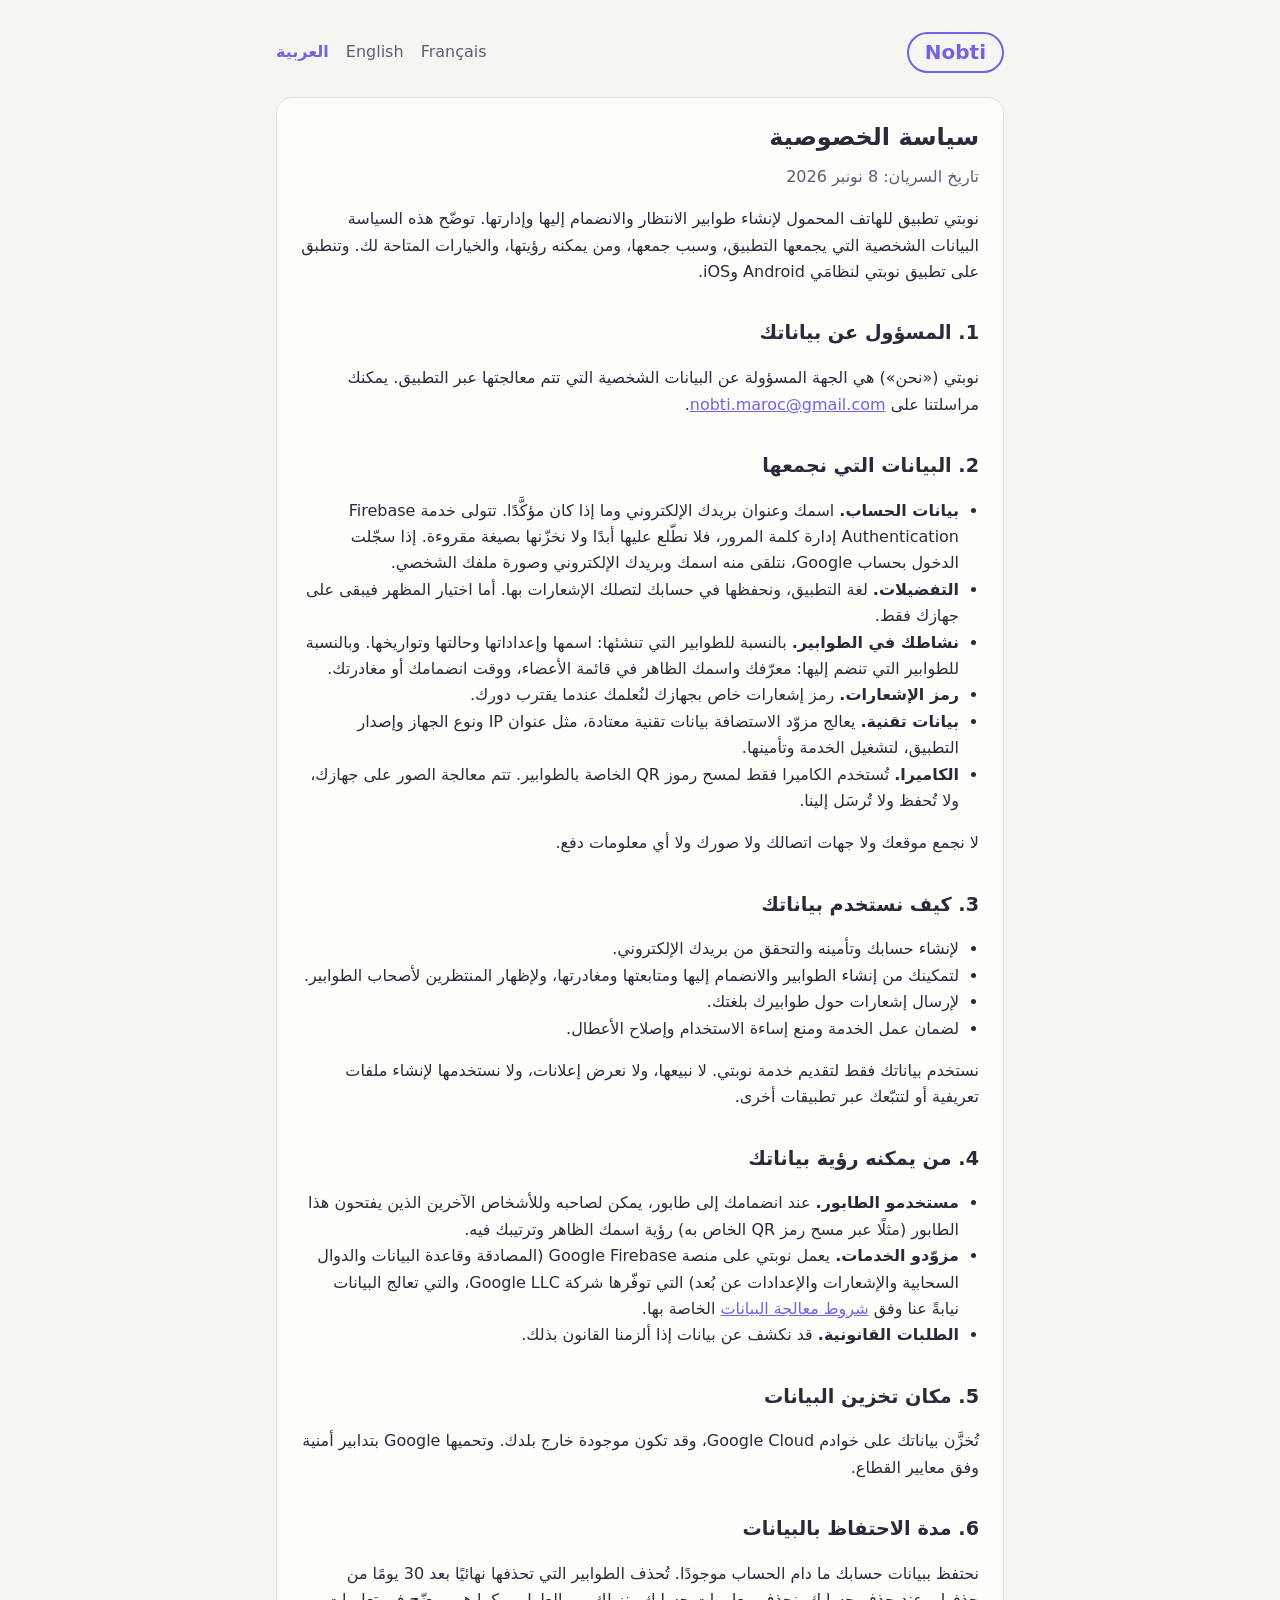
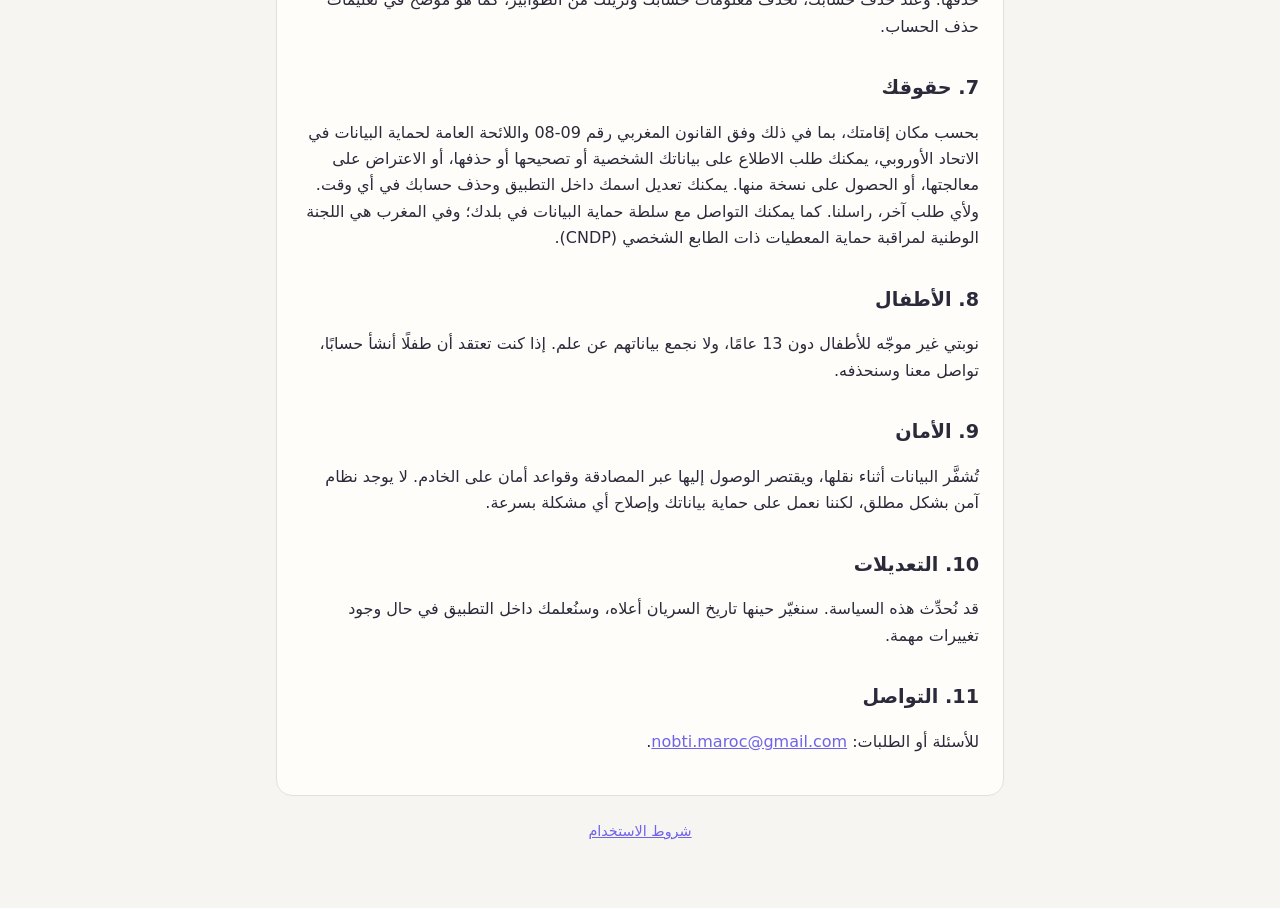
==== ar/privacy.html @ 3e6fb84a "docs: privacy policy and terms of use (en, fr, ar)" ====
<!doctype html>
<html lang="ar" dir="rtl">
<head>
  <meta charset="utf-8">
  <meta name="viewport" content="width=device-width, initial-scale=1">
  <title>نوبتي – سياسة الخصوصية</title>
  <link rel="stylesheet" href="../assets/style.css">
</head>
<body>
<main>
  <header class="site">
    <a class="brand" href="../">Nobti</a>
    <nav class="langs" aria-label="اللغة">
      <a href="../en/privacy.html" lang="en">English</a>
      <a href="../fr/privacy.html" lang="fr">Français</a>
      <a href="../ar/privacy.html" aria-current="page">العربية</a>
    </nav>
  </header>
  <article>
    <h1>سياسة الخصوصية</h1>
    <p class="meta">تاريخ السريان: 8 نونبر 2026</p>

    <p>نوبتي تطبيق للهاتف المحمول لإنشاء طوابير الانتظار والانضمام إليها وإدارتها. توضّح هذه السياسة البيانات الشخصية التي يجمعها التطبيق، وسبب جمعها، ومن يمكنه رؤيتها، والخيارات المتاحة لك. وتنطبق على تطبيق نوبتي لنظامَي Android وiOS.</p>

    <h2>1. المسؤول عن بياناتك</h2>
    <p>نوبتي («نحن») هي الجهة المسؤولة عن البيانات الشخصية التي تتم معالجتها عبر التطبيق. يمكنك مراسلتنا على <a href="mailto:nobti.maroc@gmail.com">nobti.maroc@gmail.com</a>.</p>

    <h2>2. البيانات التي نجمعها</h2>
    <ul>
      <li><strong>بيانات الحساب.</strong> اسمك وعنوان بريدك الإلكتروني وما إذا كان مؤكَّدًا. تتولى خدمة Firebase Authentication إدارة كلمة المرور، فلا نطّلع عليها أبدًا ولا نخزّنها بصيغة مقروءة. إذا سجّلت الدخول بحساب Google، نتلقى منه اسمك وبريدك الإلكتروني وصورة ملفك الشخصي.</li>
      <li><strong>التفضيلات.</strong> لغة التطبيق، ونحفظها في حسابك لتصلك الإشعارات بها. أما اختيار المظهر فيبقى على جهازك فقط.</li>
      <li><strong>نشاطك في الطوابير.</strong> بالنسبة للطوابير التي تنشئها: اسمها وإعداداتها وحالتها وتواريخها. وبالنسبة للطوابير التي تنضم إليها: معرّفك واسمك الظاهر في قائمة الأعضاء، ووقت انضمامك أو مغادرتك.</li>
      <li><strong>رمز الإشعارات.</strong> رمز إشعارات خاص بجهازك لنُعلمك عندما يقترب دورك.</li>
      <li><strong>بيانات تقنية.</strong> يعالج مزوّد الاستضافة بيانات تقنية معتادة، مثل عنوان IP ونوع الجهاز وإصدار التطبيق، لتشغيل الخدمة وتأمينها.</li>
      <li><strong>الكاميرا.</strong> تُستخدم الكاميرا فقط لمسح رموز QR الخاصة بالطوابير. تتم معالجة الصور على جهازك، ولا تُحفظ ولا تُرسَل إلينا.</li>
    </ul>
    <p>لا نجمع موقعك ولا جهات اتصالك ولا صورك ولا أي معلومات دفع.</p>

    <h2>3. كيف نستخدم بياناتك</h2>
    <ul>
      <li>لإنشاء حسابك وتأمينه والتحقق من بريدك الإلكتروني.</li>
      <li>لتمكينك من إنشاء الطوابير والانضمام إليها ومتابعتها ومغادرتها، ولإظهار المنتظرين لأصحاب الطوابير.</li>
      <li>لإرسال إشعارات حول طوابيرك بلغتك.</li>
      <li>لضمان عمل الخدمة ومنع إساءة الاستخدام وإصلاح الأعطال.</li>
    </ul>
    <p>نستخدم بياناتك فقط لتقديم خدمة نوبتي. لا نبيعها، ولا نعرض إعلانات، ولا نستخدمها لإنشاء ملفات تعريفية أو لتتبّعك عبر تطبيقات أخرى.</p>

    <h2>4. من يمكنه رؤية بياناتك</h2>
    <ul>
      <li><strong>مستخدمو الطابور.</strong> عند انضمامك إلى طابور، يمكن لصاحبه وللأشخاص الآخرين الذين يفتحون هذا الطابور (مثلًا عبر مسح رمز QR الخاص به) رؤية اسمك الظاهر وترتيبك فيه.</li>
      <li><strong>مزوّدو الخدمات.</strong> يعمل نوبتي على منصة Google Firebase (المصادقة وقاعدة البيانات والدوال السحابية والإشعارات والإعدادات عن بُعد) التي توفّرها شركة Google LLC، والتي تعالج البيانات نيابةً عنا وفق <a href="https://firebase.google.com/terms/data-processing-terms">شروط معالجة البيانات</a> الخاصة بها.</li>
      <li><strong>الطلبات القانونية.</strong> قد نكشف عن بيانات إذا ألزمنا القانون بذلك.</li>
    </ul>

    <h2>5. مكان تخزين البيانات</h2>
    <p>تُخزَّن بياناتك على خوادم Google Cloud، وقد تكون موجودة خارج بلدك. وتحميها Google بتدابير أمنية وفق معايير القطاع.</p>

    <h2>6. مدة الاحتفاظ بالبيانات</h2>
    <p>نحتفظ ببيانات حسابك ما دام الحساب موجودًا. تُحذف الطوابير التي تحذفها نهائيًا بعد 30 يومًا من حذفها. وعند حذف حسابك، نحذف معلومات حسابك ونزيلك من الطوابير، كما هو موضّح في تعليمات حذف الحساب.</p>

    <h2>7. حقوقك</h2>
    <p>بحسب مكان إقامتك، بما في ذلك وفق القانون المغربي رقم 09-08 واللائحة العامة لحماية البيانات في الاتحاد الأوروبي، يمكنك طلب الاطلاع على بياناتك الشخصية أو تصحيحها أو حذفها، أو الاعتراض على معالجتها، أو الحصول على نسخة منها. يمكنك تعديل اسمك داخل التطبيق وحذف حسابك في أي وقت. ولأي طلب آخر، راسلنا. كما يمكنك التواصل مع سلطة حماية البيانات في بلدك؛ وفي المغرب هي اللجنة الوطنية لمراقبة حماية المعطيات ذات الطابع الشخصي (CNDP).</p>

    <h2>8. الأطفال</h2>
    <p>نوبتي غير موجّه للأطفال دون 13 عامًا، ولا نجمع بياناتهم عن علم. إذا كنت تعتقد أن طفلًا أنشأ حسابًا، تواصل معنا وسنحذفه.</p>

    <h2>9. الأمان</h2>
    <p>تُشفَّر البيانات أثناء نقلها، ويقتصر الوصول إليها عبر المصادقة وقواعد أمان على الخادم. لا يوجد نظام آمن بشكل مطلق، لكننا نعمل على حماية بياناتك وإصلاح أي مشكلة بسرعة.</p>

    <h2>10. التعديلات</h2>
    <p>قد نُحدِّث هذه السياسة. سنغيّر حينها تاريخ السريان أعلاه، وسنُعلمك داخل التطبيق في حال وجود تغييرات مهمة.</p>

    <h2>11. التواصل</h2>
    <p>للأسئلة أو الطلبات: <a href="mailto:nobti.maroc@gmail.com">nobti.maroc@gmail.com</a>.</p>
  </article>
  <footer><a href="terms.html">شروط الاستخدام</a></footer>
</main>
</body>
</html>
---- assets/style.css ----
:root {
  --bg: #f7f5f1;
  --surface: #fffdf9;
  --text: #2a2a3a;
  --muted: #5d5d70;
  --accent: #6f63e8;
  --border: #e3e0da;
}
@media (prefers-color-scheme: dark) {
  :root {
    --bg: #15151c;
    --surface: #1d1d26;
    --text: #ececf2;
    --muted: #a9a9b8;
    --accent: #a59cff;
    --border: #2e2e3a;
  }
}
* { box-sizing: border-box; }
body {
  margin: 0;
  background: var(--bg);
  color: var(--text);
  font: 16px/1.65 system-ui, -apple-system, "Segoe UI", Roboto, "Noto Sans Arabic", sans-serif;
}
main {
  max-width: 760px;
  margin: 0 auto;
  padding: 32px 16px 64px;
}
header.site {
  display: flex;
  flex-wrap: wrap;
  gap: 12px;
  align-items: center;
  justify-content: space-between;
  margin-bottom: 24px;
}
.brand {
  font-weight: 700;
  font-size: 1.25rem;
  color: var(--accent);
  text-decoration: none;
  border: 2px solid var(--accent);
  border-radius: 999px;
  padding: 2px 16px;
}
nav.langs a {
  color: var(--muted);
  margin-inline-start: 12px;
  text-decoration: none;
}
nav.langs a[aria-current="page"] { color: var(--accent); font-weight: 600; }
article {
  background: var(--surface);
  border: 1px solid var(--border);
  border-radius: 16px;
  padding: 24px;
}
h1 { margin-top: 0; line-height: 1.25; }
h2 { margin-top: 2rem; font-size: 1.2rem; }
.meta { color: var(--muted); margin-top: -8px; }
a { color: var(--accent); }
ul { padding-inline-start: 1.25rem; }
footer { color: var(--muted); font-size: 0.9rem; margin-top: 24px; text-align: center; }
.cards { display: grid; gap: 12px; }
.cards a {
  display: block;
  background: var(--surface);
  border: 1px solid var(--border);
  border-radius: 12px;
  padding: 16px;
  text-decoration: none;
  color: var(--text);
}
.cards a strong { color: var(--accent); }
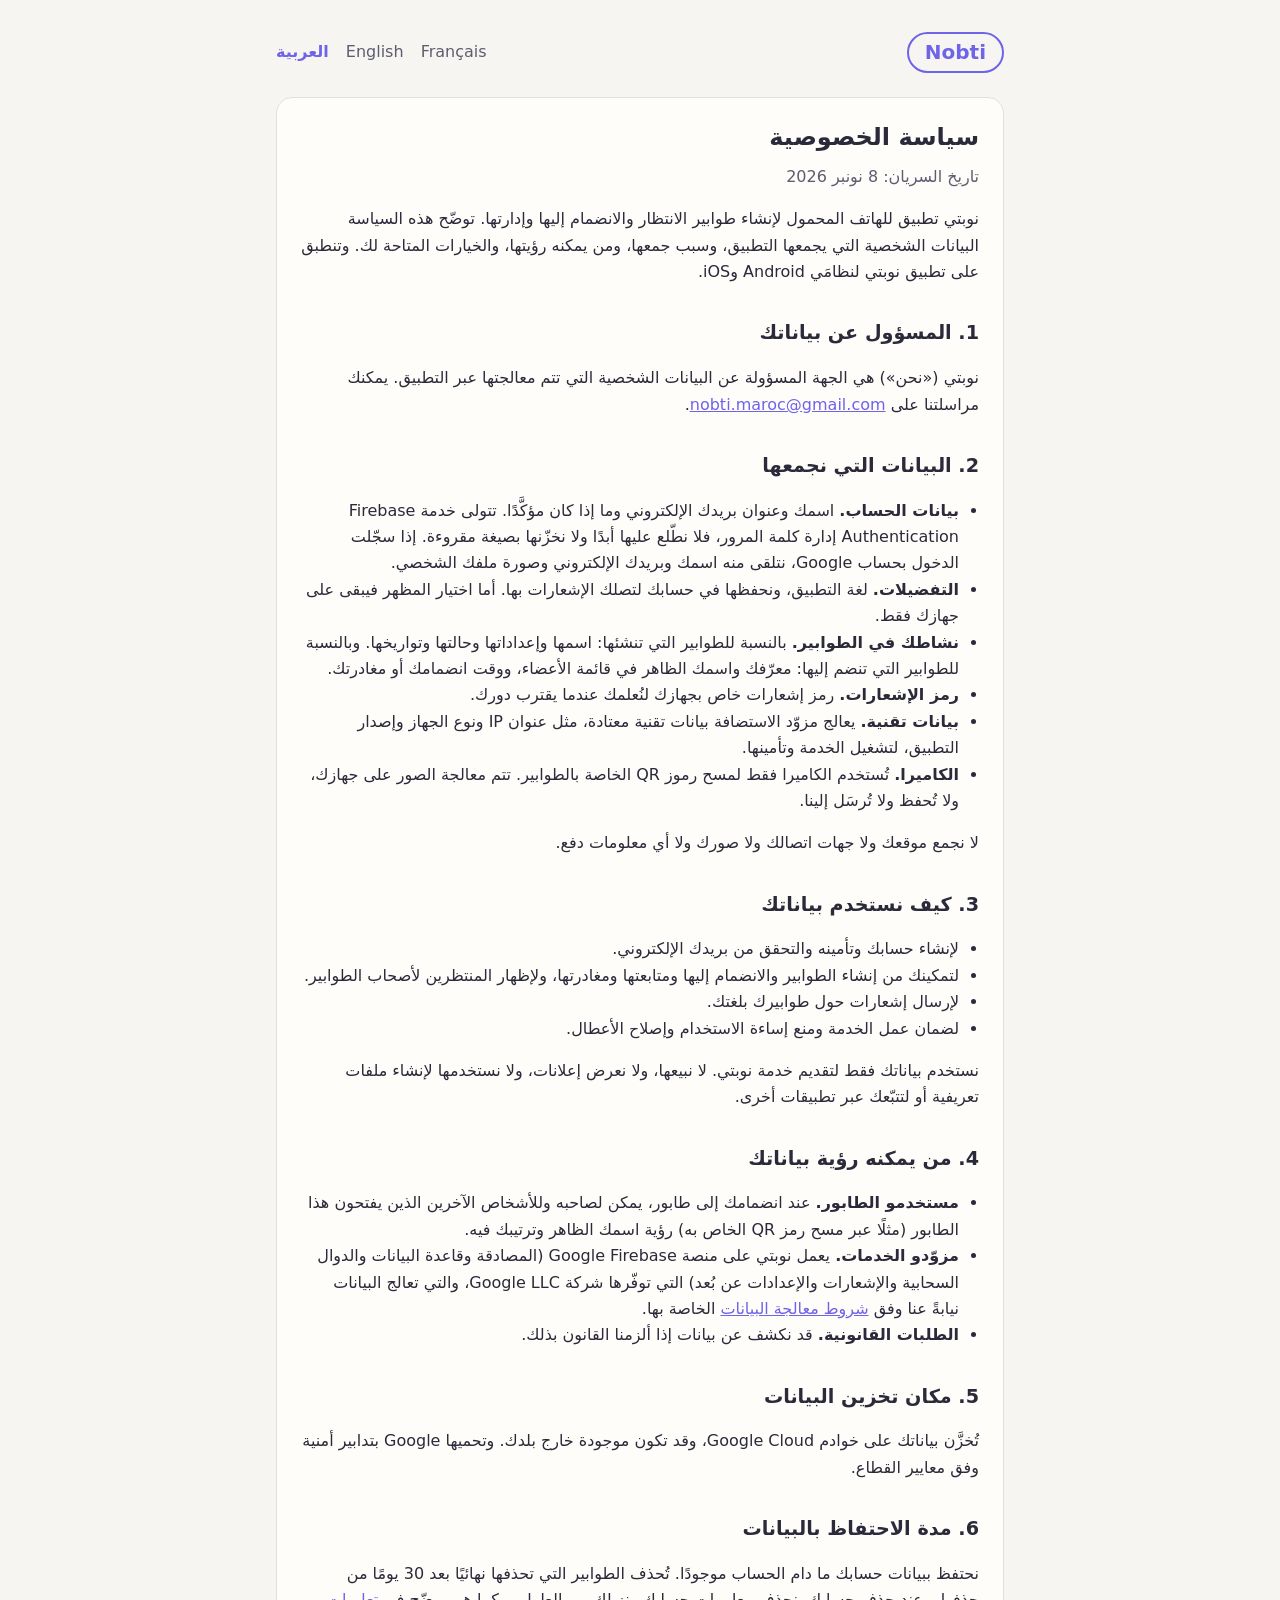
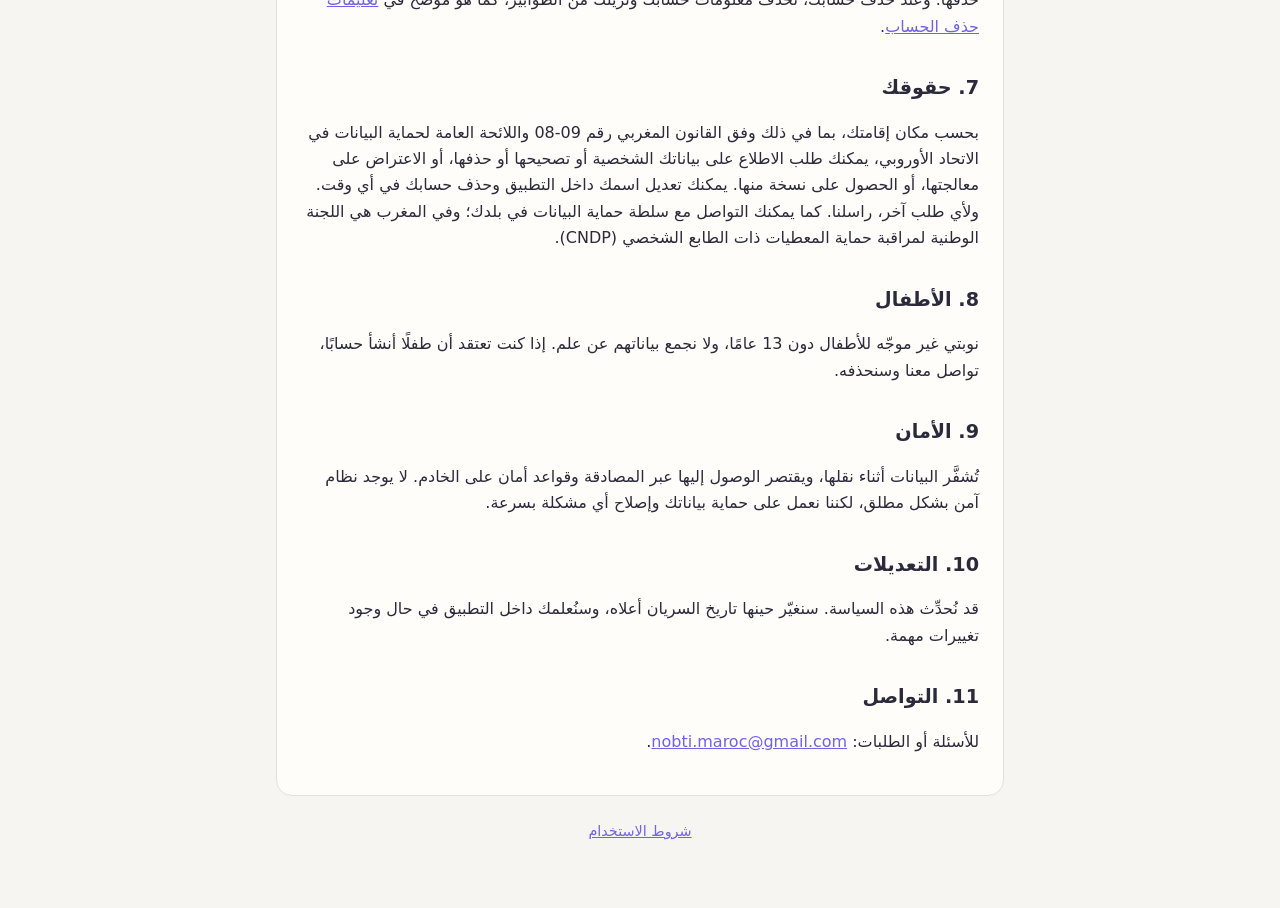
==== commit e78e03b1: "docs: account deletion instructions (en, fr, ar)" ====
--- a/ar/privacy.html
+++ b/ar/privacy.html
@@ -56,7 +56,7 @@
     <p>تُخزَّن بياناتك على خوادم Google Cloud، وقد تكون موجودة خارج بلدك. وتحميها Google بتدابير أمنية وفق معايير القطاع.</p>
 
     <h2>6. مدة الاحتفاظ بالبيانات</h2>
-    <p>نحتفظ ببيانات حسابك ما دام الحساب موجودًا. تُحذف الطوابير التي تحذفها نهائيًا بعد 30 يومًا من حذفها. وعند حذف حسابك، نحذف معلومات حسابك ونزيلك من الطوابير، كما هو موضّح في تعليمات حذف الحساب.</p>
+    <p>نحتفظ ببيانات حسابك ما دام الحساب موجودًا. تُحذف الطوابير التي تحذفها نهائيًا بعد 30 يومًا من حذفها. وعند حذف حسابك، نحذف معلومات حسابك ونزيلك من الطوابير، كما هو موضّح في <a href="delete-account.html">تعليمات حذف الحساب</a>.</p>
 
     <h2>7. حقوقك</h2>
     <p>بحسب مكان إقامتك، بما في ذلك وفق القانون المغربي رقم 09-08 واللائحة العامة لحماية البيانات في الاتحاد الأوروبي، يمكنك طلب الاطلاع على بياناتك الشخصية أو تصحيحها أو حذفها، أو الاعتراض على معالجتها، أو الحصول على نسخة منها. يمكنك تعديل اسمك داخل التطبيق وحذف حسابك في أي وقت. ولأي طلب آخر، راسلنا. كما يمكنك التواصل مع سلطة حماية البيانات في بلدك؛ وفي المغرب هي اللجنة الوطنية لمراقبة حماية المعطيات ذات الطابع الشخصي (CNDP).</p>
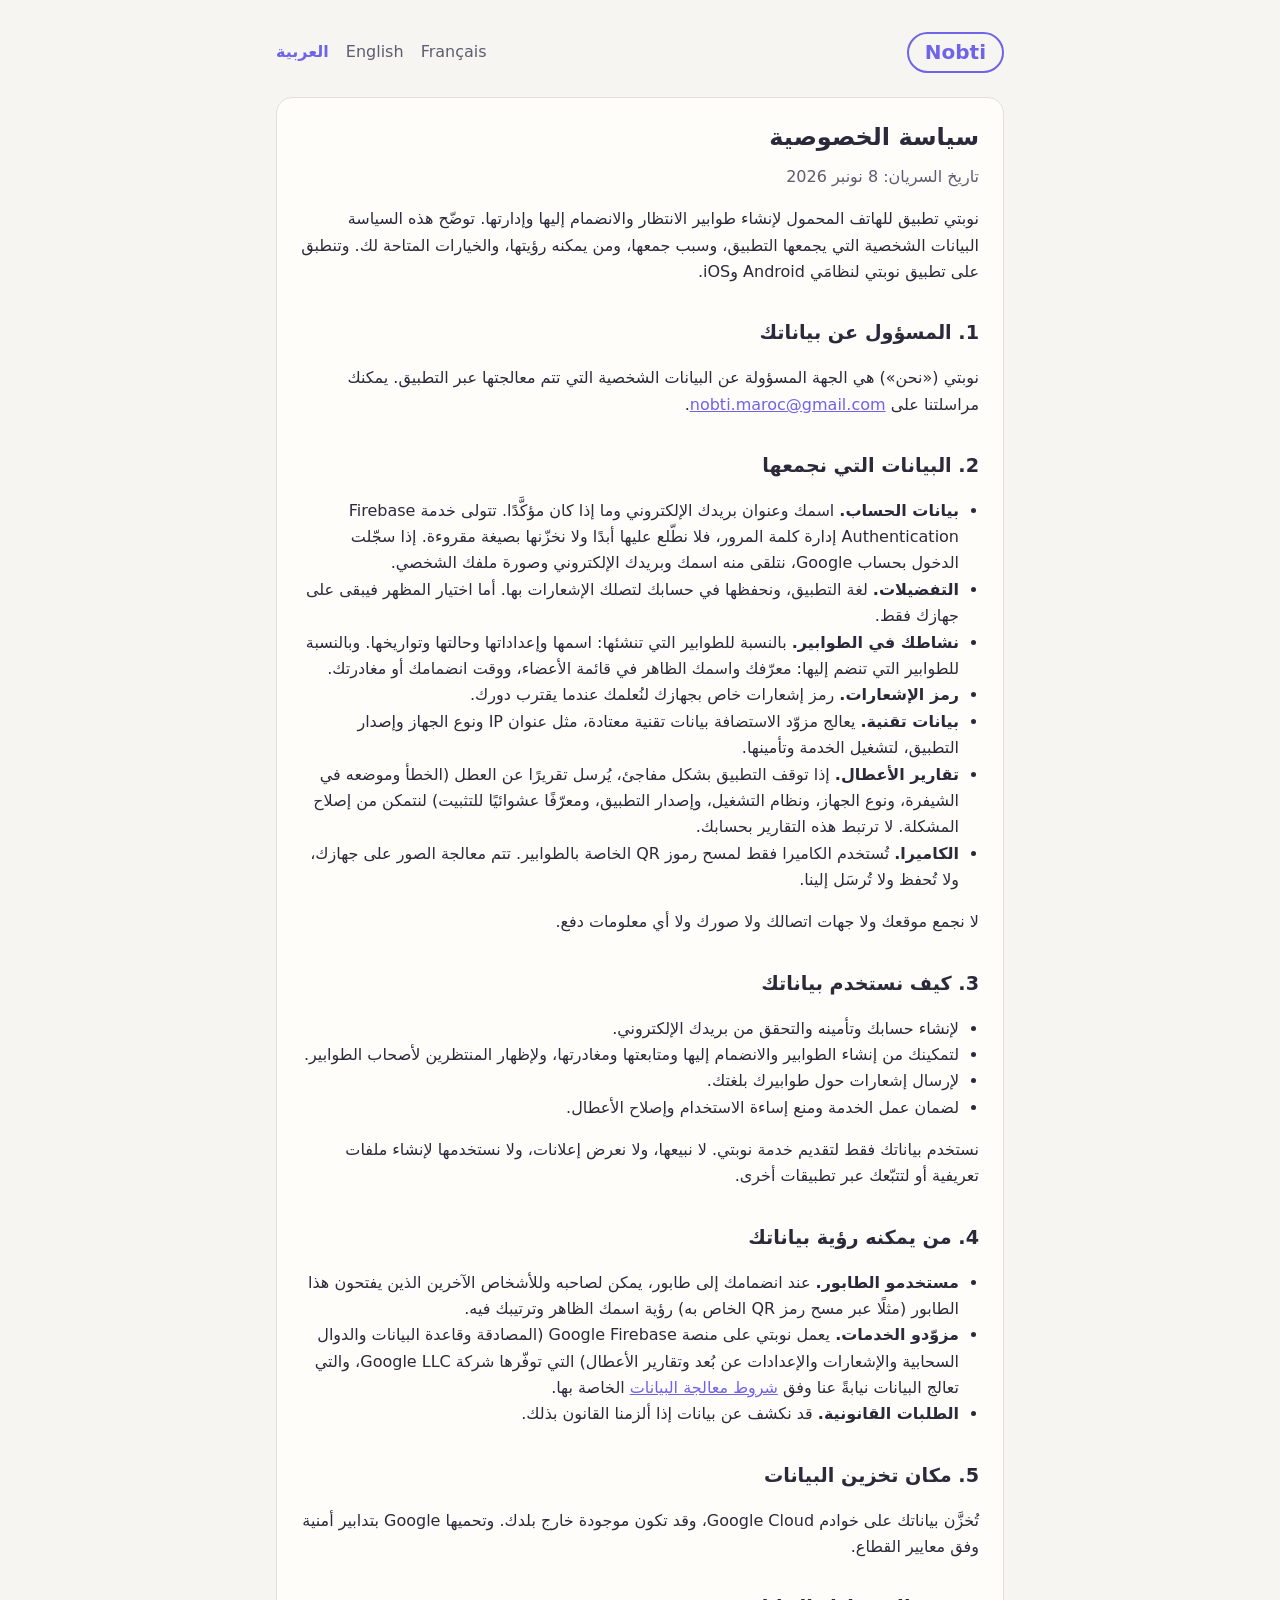
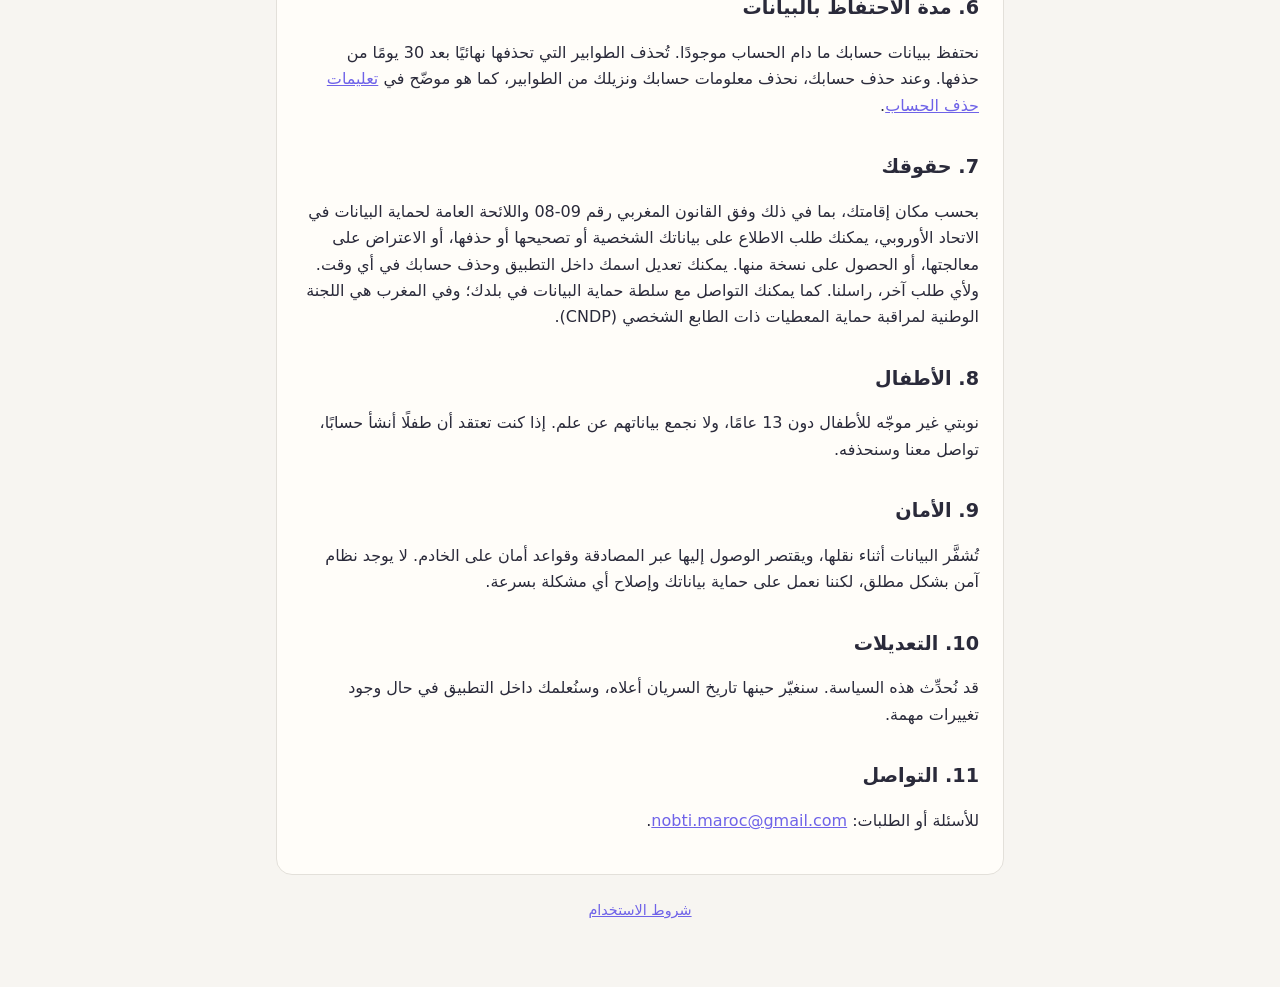
==== commit 40f47878: "docs: disclose crash reports (Firebase Crashlytics)" ====
--- a/ar/privacy.html
+++ b/ar/privacy.html
@@ -32,6 +32,7 @@
       <li><strong>نشاطك في الطوابير.</strong> بالنسبة للطوابير التي تنشئها: اسمها وإعداداتها وحالتها وتواريخها. وبالنسبة للطوابير التي تنضم إليها: معرّفك واسمك الظاهر في قائمة الأعضاء، ووقت انضمامك أو مغادرتك.</li>
       <li><strong>رمز الإشعارات.</strong> رمز إشعارات خاص بجهازك لنُعلمك عندما يقترب دورك.</li>
       <li><strong>بيانات تقنية.</strong> يعالج مزوّد الاستضافة بيانات تقنية معتادة، مثل عنوان IP ونوع الجهاز وإصدار التطبيق، لتشغيل الخدمة وتأمينها.</li>
+      <li><strong>تقارير الأعطال.</strong> إذا توقف التطبيق بشكل مفاجئ، يُرسل تقريرًا عن العطل (الخطأ وموضعه في الشيفرة، ونوع الجهاز، ونظام التشغيل، وإصدار التطبيق، ومعرّفًا عشوائيًا للتثبيت) لنتمكن من إصلاح المشكلة. لا ترتبط هذه التقارير بحسابك.</li>
       <li><strong>الكاميرا.</strong> تُستخدم الكاميرا فقط لمسح رموز QR الخاصة بالطوابير. تتم معالجة الصور على جهازك، ولا تُحفظ ولا تُرسَل إلينا.</li>
     </ul>
     <p>لا نجمع موقعك ولا جهات اتصالك ولا صورك ولا أي معلومات دفع.</p>
@@ -48,7 +49,7 @@
     <h2>4. من يمكنه رؤية بياناتك</h2>
     <ul>
       <li><strong>مستخدمو الطابور.</strong> عند انضمامك إلى طابور، يمكن لصاحبه وللأشخاص الآخرين الذين يفتحون هذا الطابور (مثلًا عبر مسح رمز QR الخاص به) رؤية اسمك الظاهر وترتيبك فيه.</li>
-      <li><strong>مزوّدو الخدمات.</strong> يعمل نوبتي على منصة Google Firebase (المصادقة وقاعدة البيانات والدوال السحابية والإشعارات والإعدادات عن بُعد) التي توفّرها شركة Google LLC، والتي تعالج البيانات نيابةً عنا وفق <a href="https://firebase.google.com/terms/data-processing-terms">شروط معالجة البيانات</a> الخاصة بها.</li>
+      <li><strong>مزوّدو الخدمات.</strong> يعمل نوبتي على منصة Google Firebase (المصادقة وقاعدة البيانات والدوال السحابية والإشعارات والإعدادات عن بُعد وتقارير الأعطال) التي توفّرها شركة Google LLC، والتي تعالج البيانات نيابةً عنا وفق <a href="https://firebase.google.com/terms/data-processing-terms">شروط معالجة البيانات</a> الخاصة بها.</li>
       <li><strong>الطلبات القانونية.</strong> قد نكشف عن بيانات إذا ألزمنا القانون بذلك.</li>
     </ul>
 
